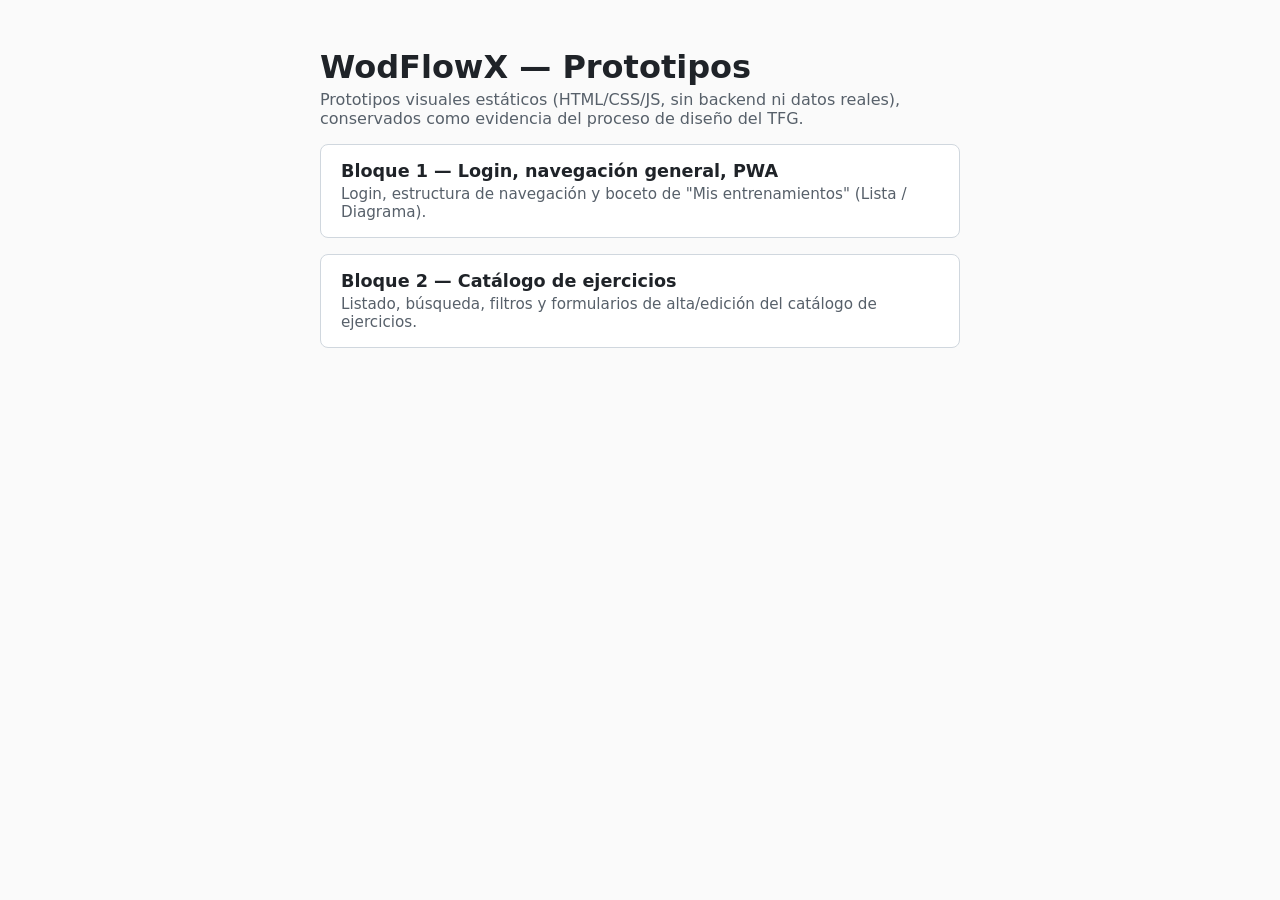
==== index.html @ 3c2b0134 "Publica los prototipos de bloque1 y bloque2 de WodFlowX Prototipos estaticos HTML/CSS/JS (sin backen" ====
<!doctype html>
<html lang="es">
<head>
  <meta charset="UTF-8" />
  <meta name="viewport" content="width=device-width, initial-scale=1" />
  <title>WodFlowX — Prototipos</title>
  <style>
    body {
      font-family: system-ui, -apple-system, Segoe UI, Roboto, sans-serif;
      max-width: 640px;
      margin: 3rem auto;
      padding: 0 1.5rem;
      color: #1f2328;
      background: #fafafa;
    }
    h1 { margin-bottom: 0.25rem; }
    p.subtitle { color: #57606a; margin-top: 0; }
    .block {
      display: block;
      border: 1px solid #d0d7de;
      border-radius: 8px;
      padding: 1rem 1.25rem;
      margin: 1rem 0;
      text-decoration: none;
      color: inherit;
      background: #fff;
    }
    .block:hover { border-color: #1f8a70; }
    .block h2 { margin: 0 0 0.25rem; font-size: 1.1rem; }
    .block p { margin: 0; color: #57606a; font-size: 0.95rem; }
  </style>
</head>
<body>
  <h1>WodFlowX — Prototipos</h1>
  <p class="subtitle">
    Prototipos visuales estáticos (HTML/CSS/JS, sin backend ni datos reales),
    conservados como evidencia del proceso de diseño del TFG.
  </p>

  <a class="block" href="bloque1/index.html">
    <h2>Bloque 1 — Login, navegación general, PWA</h2>
    <p>Login, estructura de navegación y boceto de "Mis entrenamientos" (Lista / Diagrama).</p>
  </a>

  <a class="block" href="bloque2/inicio.html">
    <h2>Bloque 2 — Catálogo de ejercicios</h2>
    <p>Listado, búsqueda, filtros y formularios de alta/edición del catálogo de ejercicios.</p>
  </a>
</body>
</html>
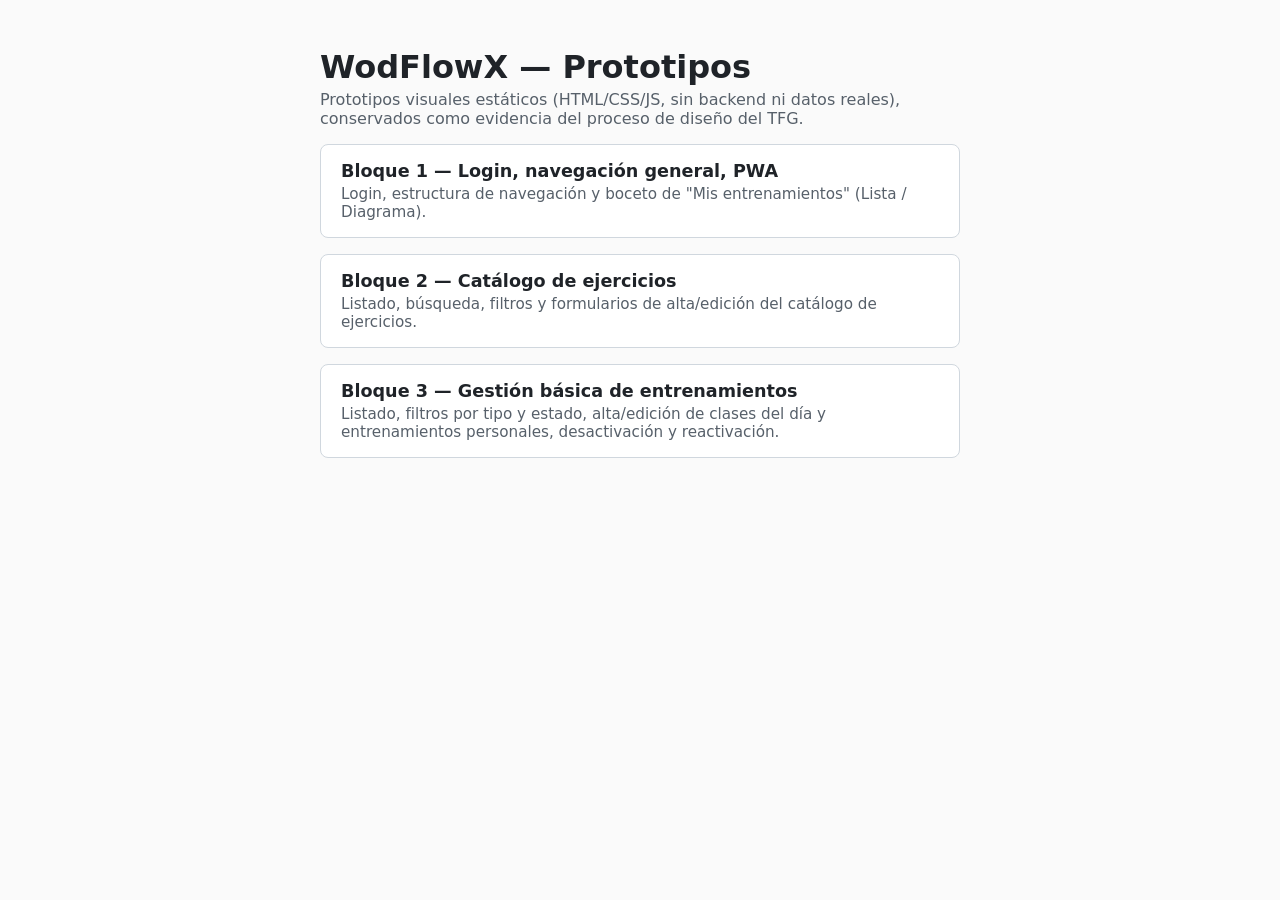
==== commit 00cb160c: "Publica el prototipo del bloque 3 de WodFlowX (entrenamientos) Prototipo estatico HTML/CSS/JS (sin b" ====
--- a/index.html
+++ b/index.html
@@ -46,5 +46,10 @@
     <h2>Bloque 2 — Catálogo de ejercicios</h2>
     <p>Listado, búsqueda, filtros y formularios de alta/edición del catálogo de ejercicios.</p>
   </a>
+
+  <a class="block" href="bloque3/inicio.html">
+    <h2>Bloque 3 — Gestión básica de entrenamientos</h2>
+    <p>Listado, filtros por tipo y estado, alta/edición de clases del día y entrenamientos personales, desactivación y reactivación.</p>
+  </a>
 </body>
 </html>
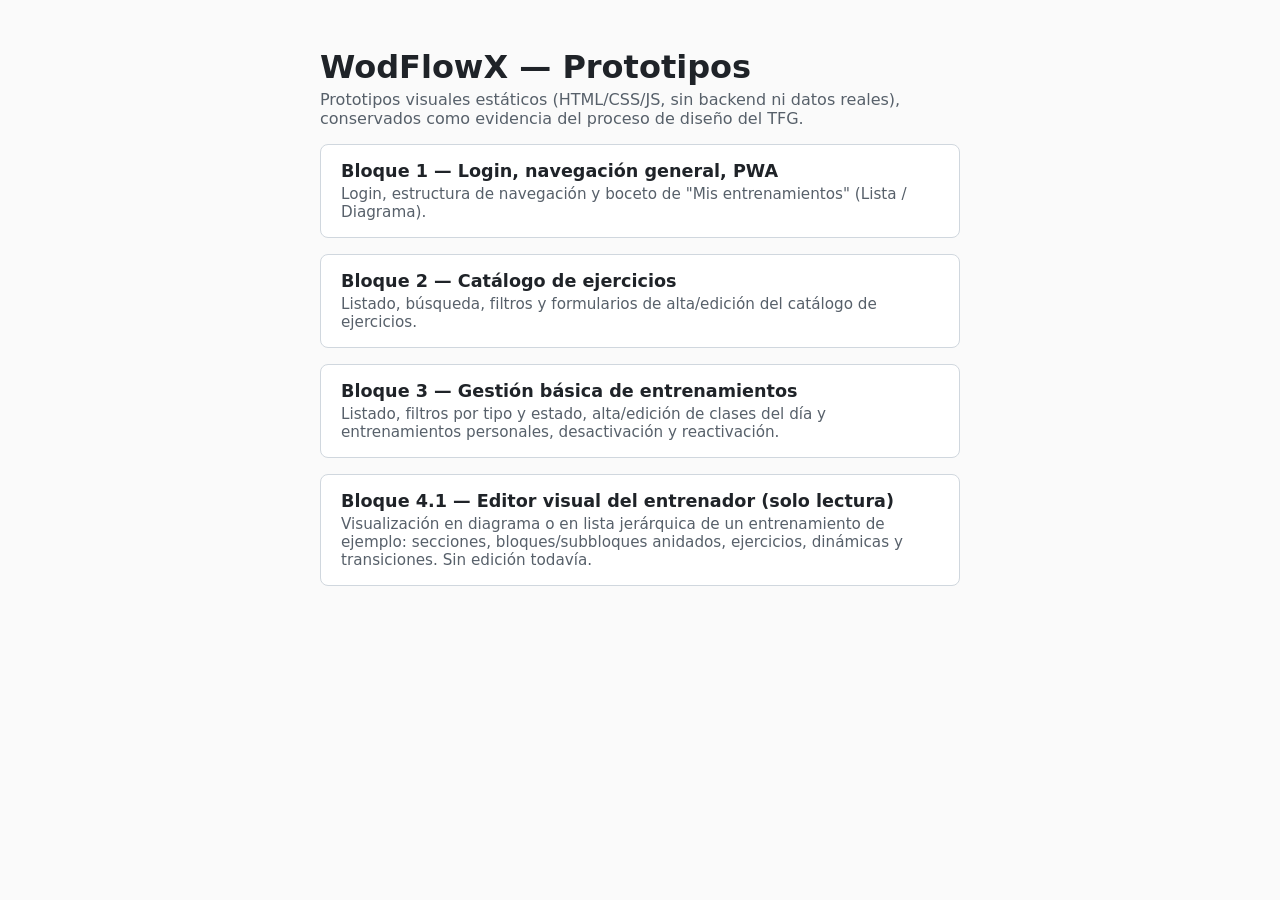
==== commit 55344ad7: "Publica el prototipo del bloque 4.1 de WodFlowX (editor visual, solo lectura) Co-Authored-By: Claude" ====
--- a/index.html
+++ b/index.html
@@ -51,5 +51,10 @@
     <h2>Bloque 3 — Gestión básica de entrenamientos</h2>
     <p>Listado, filtros por tipo y estado, alta/edición de clases del día y entrenamientos personales, desactivación y reactivación.</p>
   </a>
+
+  <a class="block" href="bloque4/4.1-visualizacion/entrenamientos.html">
+    <h2>Bloque 4.1 — Editor visual del entrenador (solo lectura)</h2>
+    <p>Visualización en diagrama o en lista jerárquica de un entrenamiento de ejemplo: secciones, bloques/subbloques anidados, ejercicios, dinámicas y transiciones. Sin edición todavía.</p>
+  </a>
 </body>
 </html>
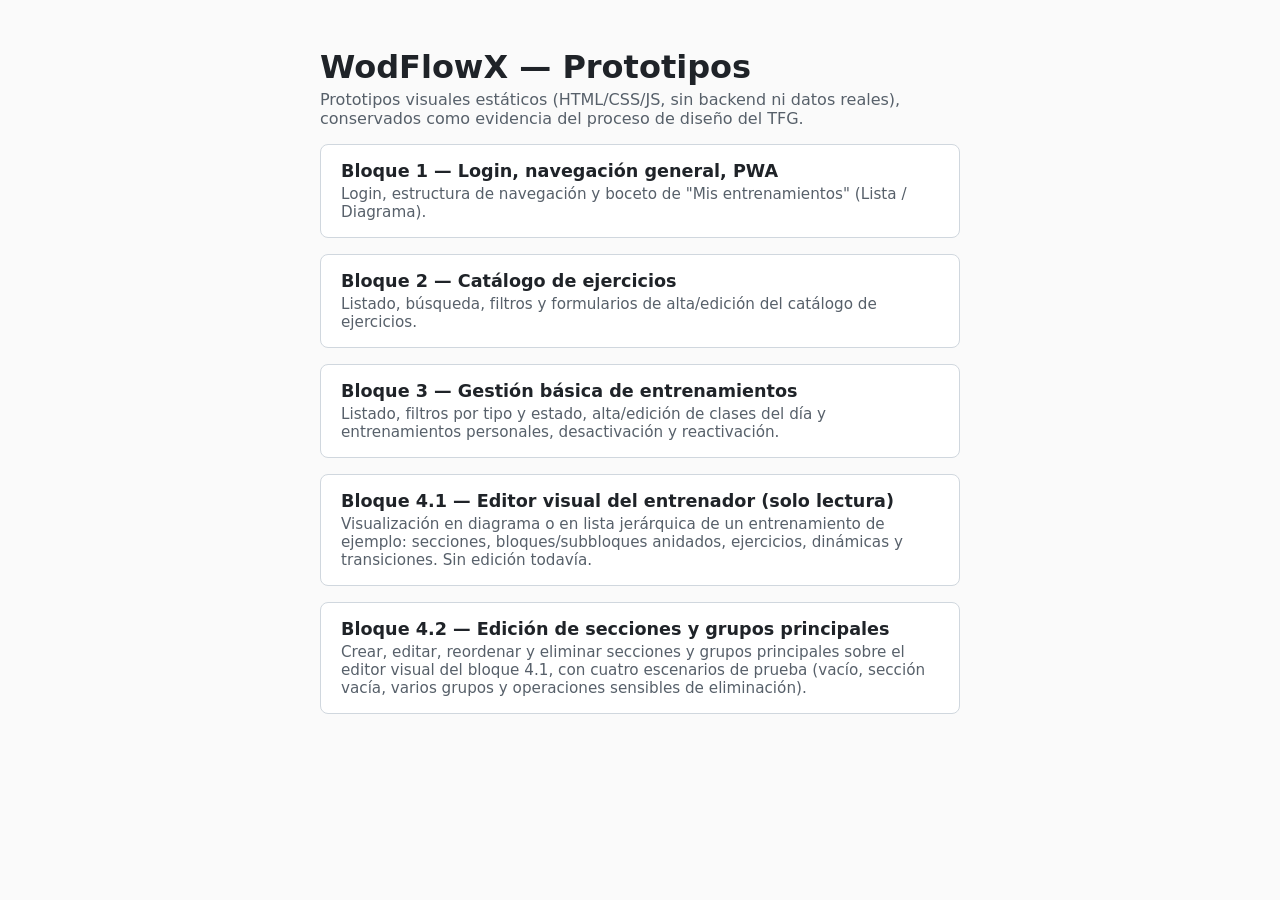
==== commit 5f4d94e4: "Publica el prototipo del bloque 4.2 de WodFlowX (edicion de secciones y grupos principales)" ====
--- a/index.html
+++ b/index.html
@@ -56,5 +56,10 @@
     <h2>Bloque 4.1 — Editor visual del entrenador (solo lectura)</h2>
     <p>Visualización en diagrama o en lista jerárquica de un entrenamiento de ejemplo: secciones, bloques/subbloques anidados, ejercicios, dinámicas y transiciones. Sin edición todavía.</p>
   </a>
+
+  <a class="block" href="bloque4/4.2-edicion-secciones-grupos/entrenamientos.html">
+    <h2>Bloque 4.2 — Edición de secciones y grupos principales</h2>
+    <p>Crear, editar, reordenar y eliminar secciones y grupos principales sobre el editor visual del bloque 4.1, con cuatro escenarios de prueba (vacío, sección vacía, varios grupos y operaciones sensibles de eliminación).</p>
+  </a>
 </body>
 </html>
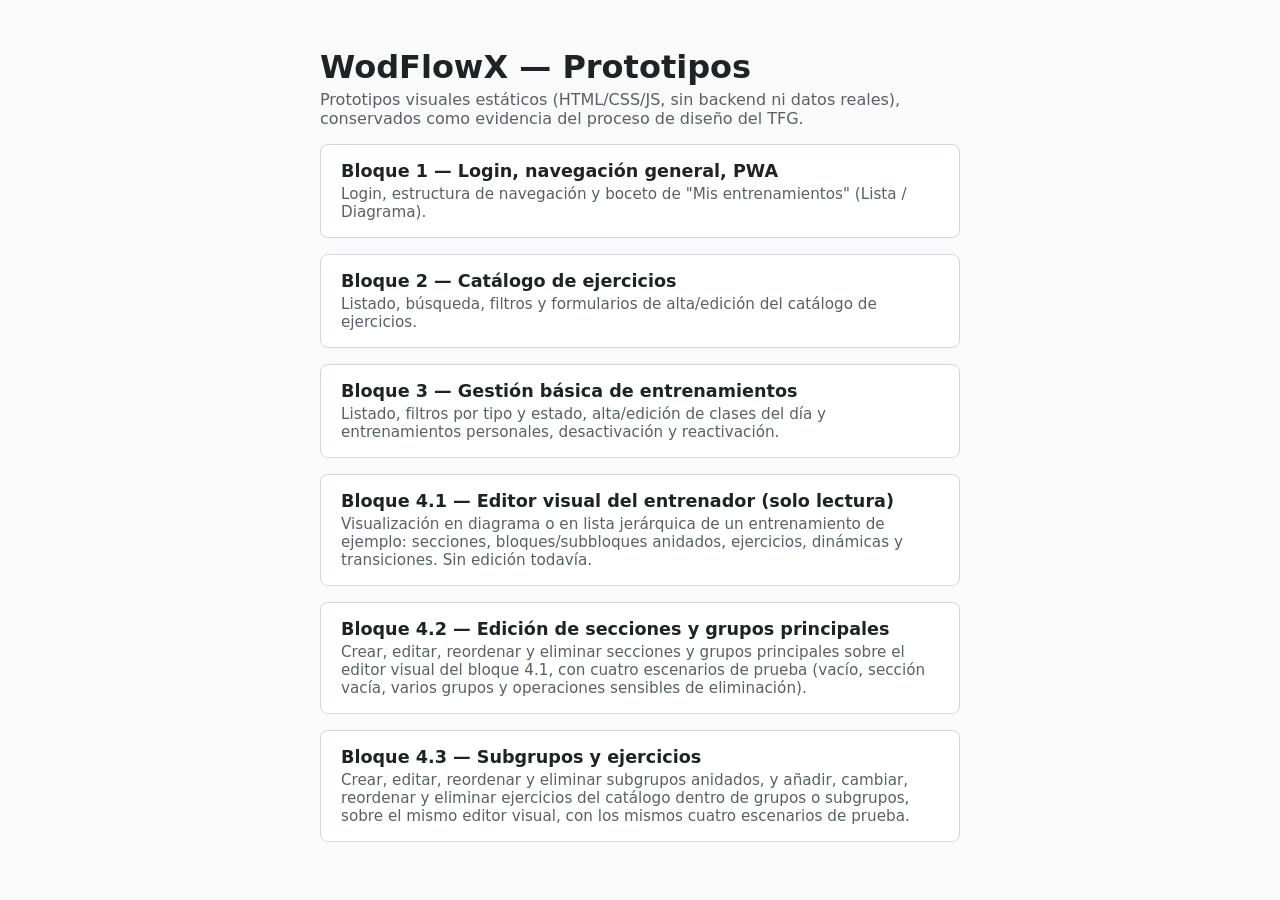
==== commit 19f56caf: "Publica el prototipo del bloque 4.3 de WodFlowX (subgrupos y ejercicios) Amplia el editor visual apr" ====
--- a/index.html
+++ b/index.html
@@ -61,5 +61,10 @@
     <h2>Bloque 4.2 — Edición de secciones y grupos principales</h2>
     <p>Crear, editar, reordenar y eliminar secciones y grupos principales sobre el editor visual del bloque 4.1, con cuatro escenarios de prueba (vacío, sección vacía, varios grupos y operaciones sensibles de eliminación).</p>
   </a>
+
+  <a class="block" href="bloque4/4.3-subgrupos-ejercicios/entrenamientos.html">
+    <h2>Bloque 4.3 — Subgrupos y ejercicios</h2>
+    <p>Crear, editar, reordenar y eliminar subgrupos anidados, y añadir, cambiar, reordenar y eliminar ejercicios del catálogo dentro de grupos o subgrupos, sobre el mismo editor visual, con los mismos cuatro escenarios de prueba.</p>
+  </a>
 </body>
 </html>
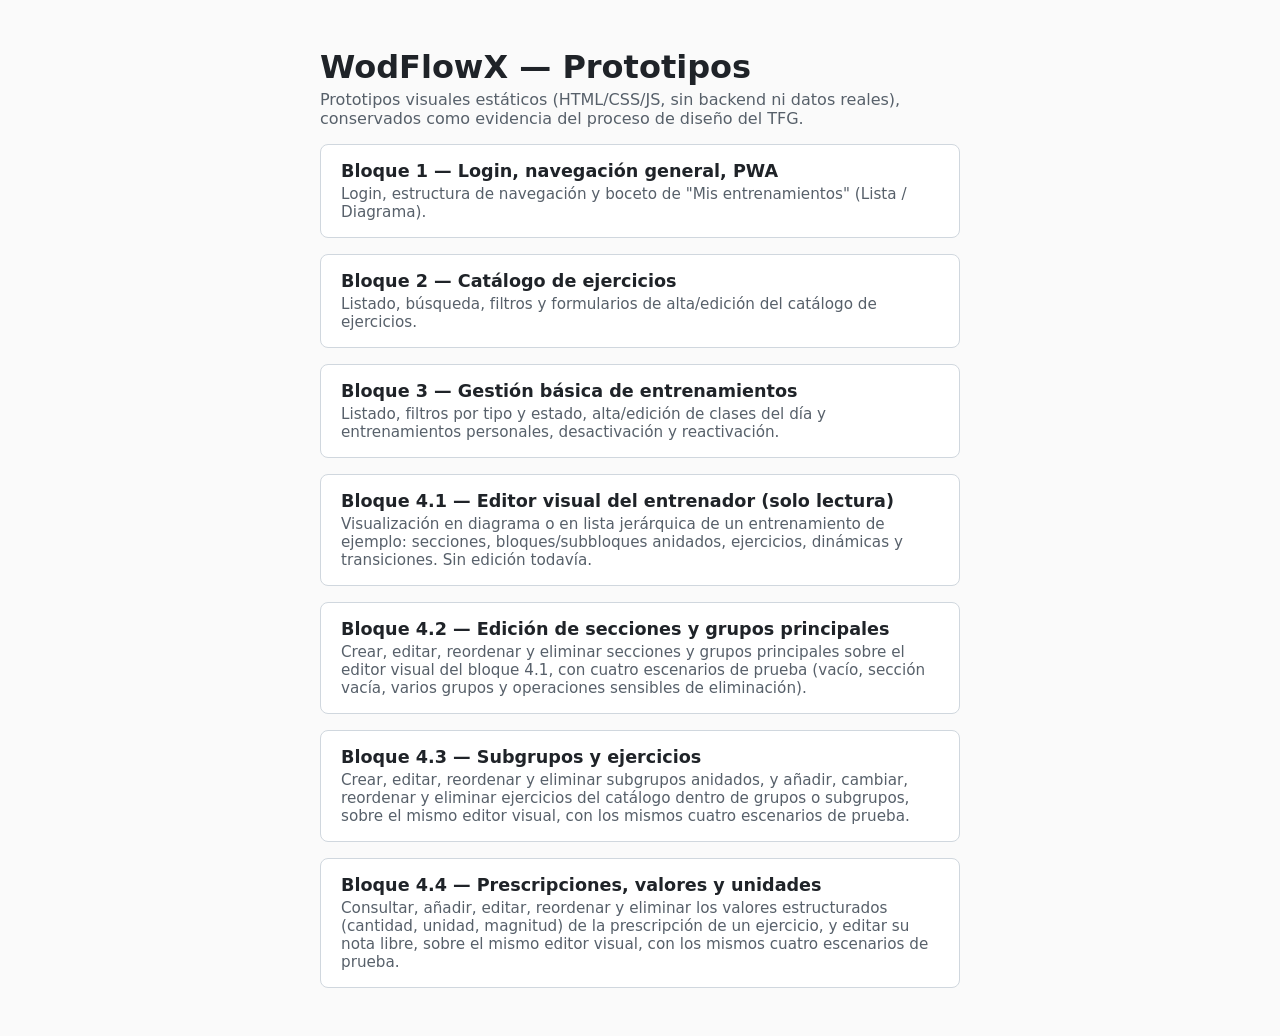
==== commit 75db82f6: "Publica el prototipo del bloque 4.4 de WodFlowX (prescripciones, valores y unidades) Consultar, anad" ====
--- a/index.html
+++ b/index.html
@@ -66,5 +66,10 @@
     <h2>Bloque 4.3 — Subgrupos y ejercicios</h2>
     <p>Crear, editar, reordenar y eliminar subgrupos anidados, y añadir, cambiar, reordenar y eliminar ejercicios del catálogo dentro de grupos o subgrupos, sobre el mismo editor visual, con los mismos cuatro escenarios de prueba.</p>
   </a>
+
+  <a class="block" href="bloque4/4.4-prescripciones-valores/entrenamientos.html">
+    <h2>Bloque 4.4 — Prescripciones, valores y unidades</h2>
+    <p>Consultar, añadir, editar, reordenar y eliminar los valores estructurados (cantidad, unidad, magnitud) de la prescripción de un ejercicio, y editar su nota libre, sobre el mismo editor visual, con los mismos cuatro escenarios de prueba.</p>
+  </a>
 </body>
 </html>
